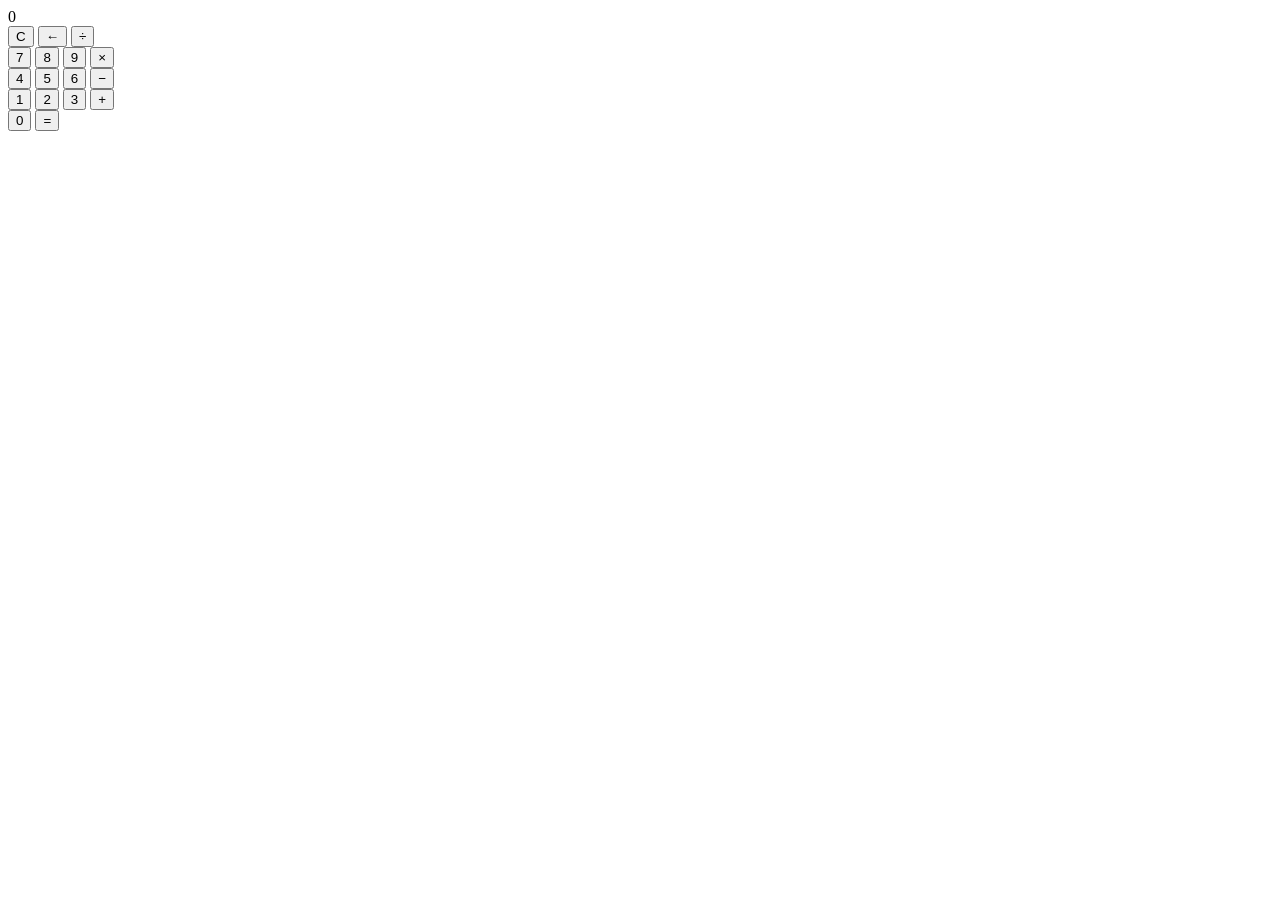
==== src/index.html @ adf02a23 "creazione calcolatrice" ====
<!DOCTYPE html>
<html lang="it">

<head>
    <meta charset="UTF-8">
    <meta http-equiv="X-UA-Compatible" content="IE=edge">
    <meta name="viewport" content="width=device-width,
    initial-scale=1.0">
    <link rel="stylesheet" type="text/css" href="/style.css">
    <title> Calcolatrice </title>
</head>

<body>
    <div class="wrapper">
        <section class="screen">
            0
        </section>

        <section class="calc-buttons">
            <div class="calc-button-row">
                <button class="calc-button double">
                    C
                </button>
                <button class="calc-button">
                    &larr;
                </button>
                <button class="calc-button">
                    &divide;
                </button>
            </div>


            <div class="calc-button-row">
                <button class="calc-button">
                    7
                </button>
                <button class="calc-button">
                    8
                </button>
                <button class="calc-button">
                    9
                </button>
                <button class="calc-button">
                    &times;
                </button>
            </div>


            <div class="calc-button-row">
                <button class="calc-button">
                    4
                </button>
                <button class="calc-button">
                    5
                </button>
                <button class="calc-button">
                    6
                </button>
                <button class="calc-button">
                    &minus;
                </button>
            </div>

            <div class="calc-button-row">
                <button class="calc-button">
                    1
                </button>
                <button class="calc-button">
                    2
                </button>
                <button class="calc-button">
                    3
                </button>
                <button class="calc-button">
                    &plus;
                </button>
            </div>

            <div class="calc-button-row">
                <button class="calc-button triple">
                    0
                </button>
                <button class="calc-button">
                    &equals;
                </button>
            </div>
        </section>
    </div>
    </div>


    <script src="script.js"></script>
</body>

</html>
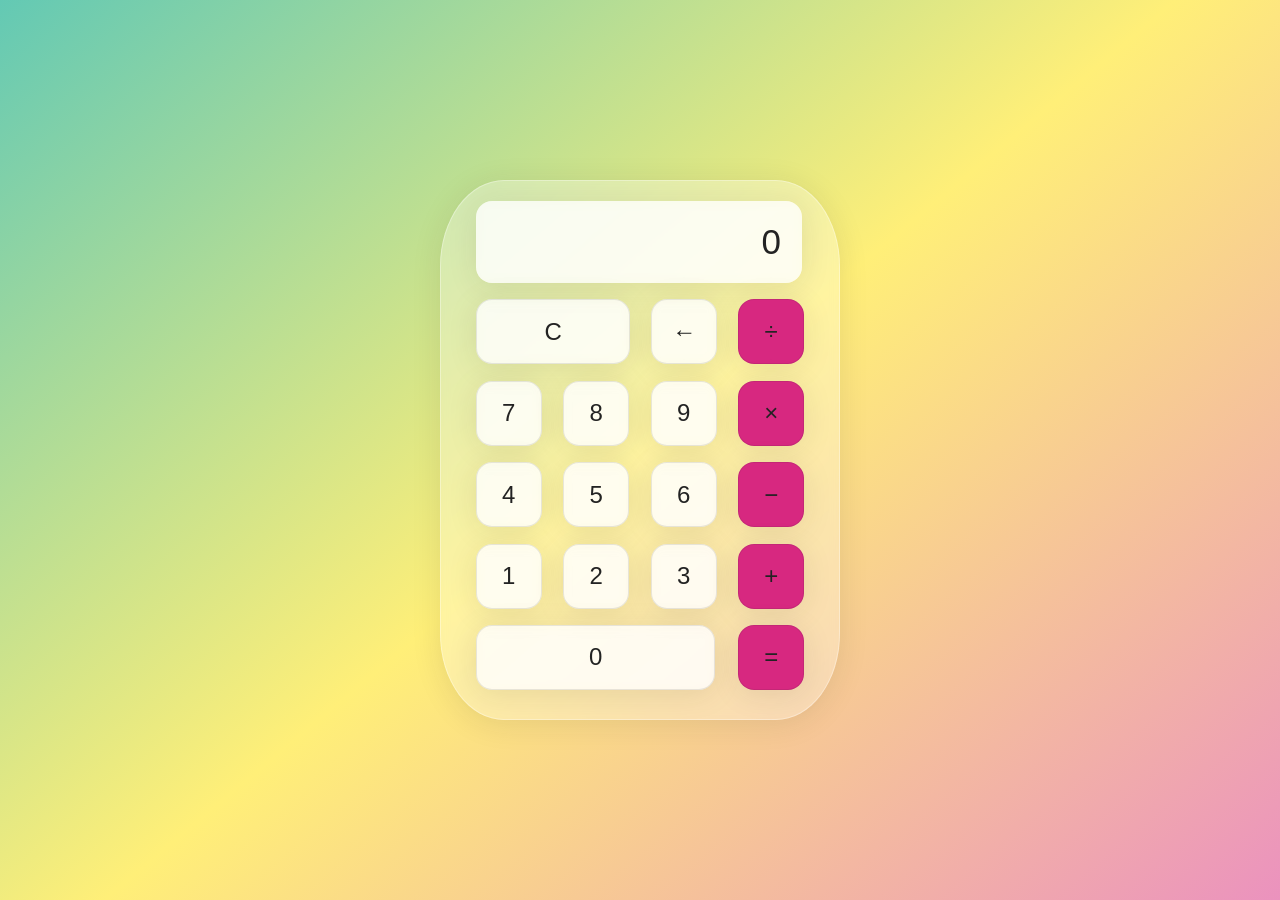
==== commit d5c80cfe: "fix src css" ====
--- a/src/index.html
+++ b/src/index.html
@@ -6,7 +6,7 @@
     <meta http-equiv="X-UA-Compatible" content="IE=edge">
     <meta name="viewport" content="width=device-width,
     initial-scale=1.0">
-    <link rel="stylesheet" type="text/css" href="/style.css">
+    <link rel="stylesheet" type="text/css" href="style.css">
     <title> Calcolatrice </title>
 </head>
 
--- a/src/style.css
+++ b/src/style.css
@@ -0,0 +1,101 @@
+html {
+    box-sizing: border-box;
+    height: 100%;
+}
+
+*,
+*::before,
+*::after {
+    box-sizing: inherit;
+    margin: 0;
+    padding: 0;
+}
+
+body {
+    align-items: center;
+    background: linear-gradient(320deg, #eb92be, #ffef78, #63c9b4);
+    display: flex;
+    font-family: 'Dosis', sans-serif;
+    font-display: swap;
+    height: inherit;
+    justify-content: center;
+}
+
+.wrapper {
+    backdrop-filter: blur(5.5px);
+    -webkit-backdrop-filter: blur(5.5px);
+    /* background: rgba(255, 225, 255, 0.75); */
+    border: 1px solid rgba(255, 255, 255, 0.01);
+    border-radius: 16%;
+    box-shadow: 0 4px 30px rgba(35, 35, 35, 0.1);
+    color: #232323;
+    backdrop-filter: blur(4px);
+    -webkit-backdrop-filter: blur(4px);
+    background: rgba(255, 255, 255, 0.30);
+    border: 1px solid rgba(255, 255, 255, 0.34);
+    flex-basis: 400px;
+    height: 540px;
+    padding: 20px 35px;
+}
+
+.screen {
+    backdrop-filter: blur(5.5px);
+    -webkit-backdrop-filter: blur(5.5px);
+    background: rgba(255, 255, 255, 0.75);
+    border: 1px solid rgba(255, 255, 255, 0.01);
+    border-radius: 16px;
+    box-shadow: 0 4px 30px rgba(35, 35, 35, 0.1);
+    color: #232323;
+    font-size: 35px;
+    overflow: auto;
+    padding: 20px;
+    text-align: right;
+    width: 326px;
+}
+
+.calc-button-row {
+    display: flex;
+    justify-content: space-between;
+    margin: 5% 0;
+}
+
+.calc-button {
+    backdrop-filter: blur(5.5px);
+    -webkit-backdrop-filter: blur(5.5px);
+    background: rgba(255, 255, 255, 0.75);
+    border: 1px solid rgba(35, 35, 35, 0.1);
+    border-radius: 16px;
+    box-shadow: 0 4px 30px rgba(35, 35, 35, 0.1);
+    color: #232323;
+    flex-basis: 20%;
+    font-family: inherit;
+    font-size: 24px;
+    height: 65px;
+}
+
+.calc-button:last-child {
+    backdrop-filter: blur(5.5px);
+    -webkit-backdrop-filter: blur(5.5px);
+    background: rgba(255, 255, 255, 0.75);
+    border: 1px solid rgba(35, 35, 35, 0.1);
+    border-radius: 16px;
+    box-shadow: 0 4px 30px rgba(35, 35, 35, 0.1);
+    color: #232323;
+    background: #d72880;
+}
+
+.calc-button:hover {
+    background: inherit;
+}
+
+.calc-button:active {
+    background: #ffef78;
+}
+
+.double {
+    flex-basis: 47%;
+}
+
+.triple {
+    flex-basis: 73%;
+}
